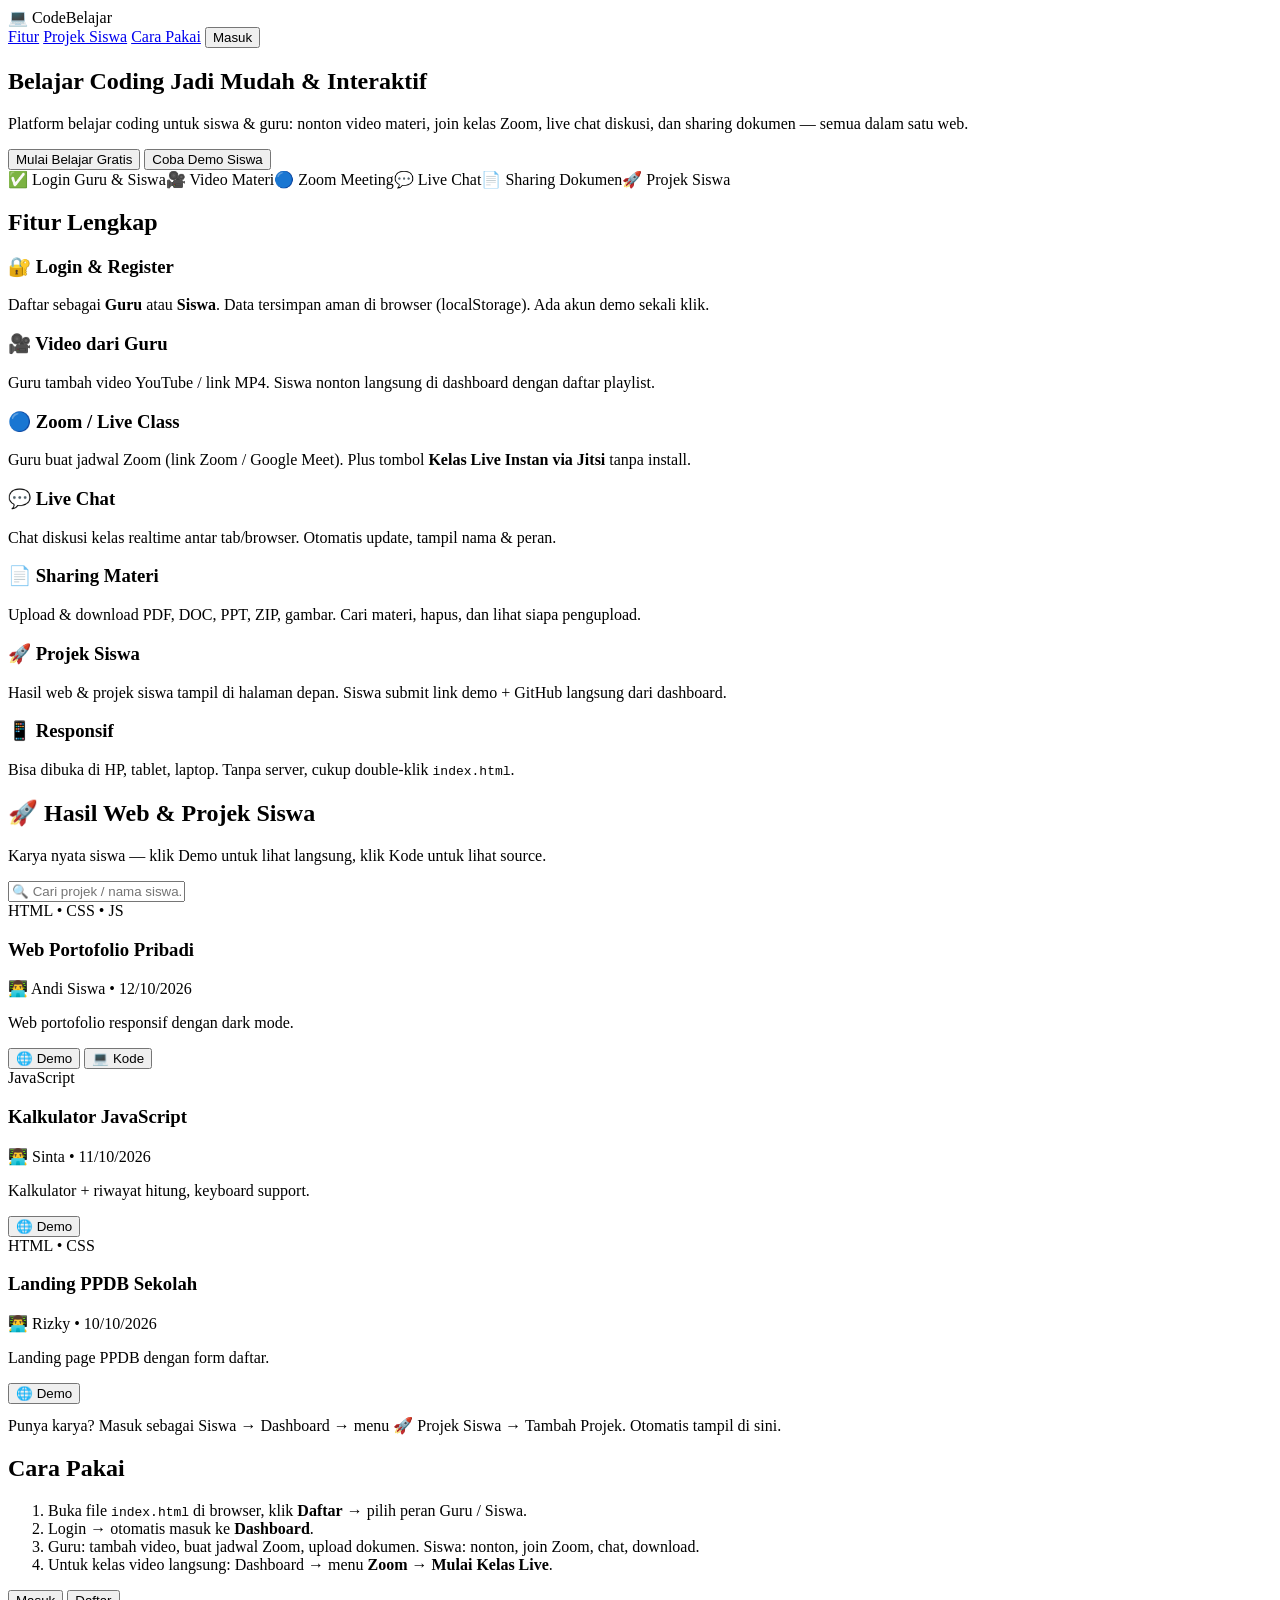
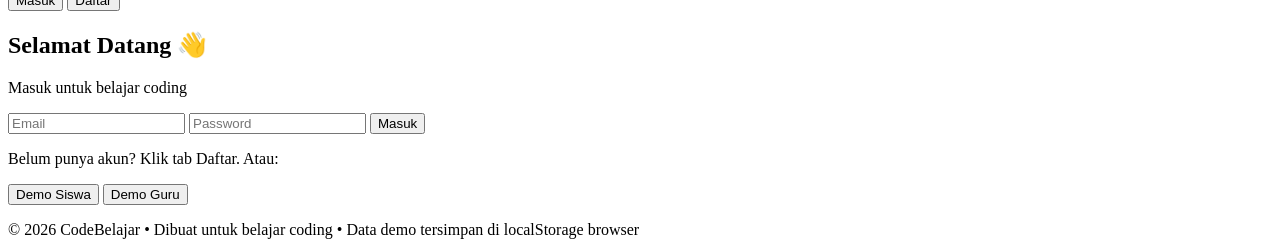
==== index.html @ 197158ca "update index.html" ====
<!DOCTYPE html>
<html lang="id">
<head>
<meta charset="UTF-8">
<meta name="viewport" content="width=device-width, initial-scale=1.0">
<title>CodeBelajar — Web Belajar Coding</title>
<link rel="stylesheet" href="css/style.css">
</head>
<body class="landing">
<header class="nav">
  <div class="logo">💻 Code<span>Belajar</span></div>
  <nav>
    <a href="#fitur">Fitur</a>
    <a href="#projek">Projek Siswa</a>
    <a href="#cara">Cara Pakai</a>
    <button class="btn small" onclick="document.getElementById('auth').scrollIntoView({behavior:'smooth'})">Masuk</button>
  </nav>
</header>

<section class="hero">
  <div class="hero-text">
    <h1>Belajar Coding Jadi Mudah & Interaktif</h1>
    <p>Platform belajar coding untuk siswa & guru: nonton video materi, join kelas Zoom, live chat diskusi, dan sharing dokumen — semua dalam satu web.</p>
    <div class="hero-btn">
      <button class="btn" onclick="document.getElementById('auth').scrollIntoView({behavior:'smooth'})">Mulai Belajar Gratis</button>
      <button class="btn outline" onclick="demoLogin()">Coba Demo Siswa</button>
    </div>
    <div class="badges">
      <span>✅ Login Guru & Siswa</span><span>🎥 Video Materi</span><span>🔵 Zoom Meeting</span><span>💬 Live Chat</span><span>📄 Sharing Dokumen</span><span>🚀 Projek Siswa</span>
    </div>
  </div>
</section>

<section id="fitur" class="features">
  <h2>Fitur Lengkap</h2>
  <div class="grid">
    <div class="card"><h3>🔐 Login & Register</h3><p>Daftar sebagai <b>Guru</b> atau <b>Siswa</b>. Data tersimpan aman di browser (localStorage). Ada akun demo sekali klik.</p></div>
    <div class="card"><h3>🎥 Video dari Guru</h3><p>Guru tambah video YouTube / link MP4. Siswa nonton langsung di dashboard dengan daftar playlist.</p></div>
    <div class="card"><h3>🔵 Zoom / Live Class</h3><p>Guru buat jadwal Zoom (link Zoom / Google Meet). Plus tombol <b>Kelas Live Instan via Jitsi</b> tanpa install.</p></div>
    <div class="card"><h3>💬 Live Chat</h3><p>Chat diskusi kelas realtime antar tab/browser. Otomatis update, tampil nama & peran.</p></div>
    <div class="card"><h3>📄 Sharing Materi</h3><p>Upload & download PDF, DOC, PPT, ZIP, gambar. Cari materi, hapus, dan lihat siapa pengupload.</p></div>
    <div class="card"><h3>🚀 Projek Siswa</h3><p>Hasil web & projek siswa tampil di halaman depan. Siswa submit link demo + GitHub langsung dari dashboard.</p></div>
    <div class="card"><h3>📱 Responsif</h3><p>Bisa dibuka di HP, tablet, laptop. Tanpa server, cukup double-klik <code>index.html</code>.</p></div>
  </div>
</section>

<section id="projek" class="showcase">
  <h2>🚀 Hasil Web & Projek Siswa</h2>
  <p class="muted-light">Karya nyata siswa — klik Demo untuk lihat langsung, klik Kode untuk lihat source.</p>
  <div class="toolbar-light"><input id="homeProjekSearch" placeholder="🔍 Cari projek / nama siswa..." oninput="renderHomeProjek()"></div>
  <div id="homeProjekList" class="pgrid"></div>
  <p class="muted-light small" style="margin-top:12px">Punya karya? Masuk sebagai Siswa → Dashboard → menu 🚀 Projek Siswa → Tambah Projek. Otomatis tampil di sini.</p>
</section>

<section id="cara" class="how">
  <h2>Cara Pakai</h2>
  <ol>
    <li>Buka file <code>index.html</code> di browser, klik <b>Daftar</b> → pilih peran Guru / Siswa.</li>
    <li>Login → otomatis masuk ke <b>Dashboard</b>.</li>
    <li>Guru: tambah video, buat jadwal Zoom, upload dokumen. Siswa: nonton, join Zoom, chat, download.</li>
    <li>Untuk kelas video langsung: Dashboard → menu <b>Zoom</b> → <b>Mulai Kelas Live</b>.</li>
  </ol>
</section>

<section id="auth" class="auth-wrap">
  <div class="auth-box">
    <div class="tabs">
      <button id="tabLogin" class="active" onclick="switchTab('login')">Masuk</button>
      <button id="tabReg" onclick="switchTab('reg')">Daftar</button>
    </div>
    <div id="formLogin">
      <h2>Selamat Datang 👋</h2>
      <p class="muted">Masuk untuk belajar coding</p>
      <input id="li_email" type="email" placeholder="Email">
      <input id="li_pass" type="password" placeholder="Password">
      <button class="btn full" onclick="login()">Masuk</button>
      <p class="muted small">Belum punya akun? Klik tab Daftar. Atau:</p>
      <div class="row2">
        <button class="btn outline small full" onclick="demoLogin()">Demo Siswa</button>
        <button class="btn outline small full" onclick="demoGuru()">Demo Guru</button>
      </div>
    </div>
    <div id="formReg" style="display:none">
      <h2>Buat Akun 🚀</h2>
      <p class="muted">Gratis, tanpa server</p>
      <input id="rg_name" type="text" placeholder="Nama lengkap">
      <input id="rg_email" type="email" placeholder="Email">
      <input id="rg_pass" type="password" placeholder="Password (min 4)">
      <select id="rg_role"><option value="siswa">Saya Siswa</option><option value="guru">Saya Guru</option></select>
      <button class="btn full" onclick="register()">Daftar Sekarang</button>
    </div>
    <p id="authMsg" class="msg"></p>
  </div>
</section>

<footer>© 2026 CodeBelajar • Dibuat untuk belajar coding • Data demo tersimpan di localStorage browser</footer>
<script src="js/auth.js"></script>
<script>
const LS_P='cb_projects';
function esc(s){return String(s??'').replace(/[&<>"']/g,c=>({'&':'&amp;','<':'&lt;','>':'&gt;','"':'&quot;',"'":'&#39;'}[c]))}
function getProjekLS(){try{return JSON.parse(localStorage.getItem(LS_P))||[]}catch{return[]}}
async function getProjek(){
  try{const r=await fetch('/api/projects',{cache:'no-store'});if(r.ok)return await r.json()}catch{}
  return getProjekLS();
}
function seedProjek(){
  if(!localStorage.getItem(LS_P)){
    localStorage.setItem(LS_P,JSON.stringify([
      {id:1,judul:'Web Portofolio Pribadi',siswa:'Andi Siswa',tech:'HTML • CSS • JS',desc:'Web portofolio responsif dengan dark mode.',demo:'https://example.com',kode:'https://github.com',date:'12/10/2026'},
      {id:2,judul:'Kalkulator JavaScript',siswa:'Sinta',tech:'JavaScript',desc:'Kalkulator + riwayat hitung, keyboard support.',demo:'https://example.com',kode:'',date:'11/10/2026'},
      {id:3,judul:'Landing PPDB Sekolah',siswa:'Rizky',tech:'HTML • CSS',desc:'Landing page PPDB dengan form daftar.',demo:'https://example.com',kode:'',date:'10/10/2026'}
    ]));
  }
}
async function renderHomeProjek(){
  seedProjek();
  const q=(document.getElementById('homeProjekSearch').value||'').toLowerCase();
  const list=(await getProjek()).filter(p=>((p.judul||'')+(p.siswa||'')+(p.tech||'')+(p.desc||'')).toLowerCase().includes(q));
  document.getElementById('homeProjekList').innerHTML=list.map(p=>`
    <div class="pcard"><div class="ptech">${esc(p.tech||'Web')}</div>
    <h3>${esc(p.judul)}</h3><p class="pauthor">👨‍💻 ${esc(p.siswa)} • ${esc(p.date||'')}</p>
    <p class="pdesc">${esc(p.desc||'')}</p>
    <div class="row"><a href="${esc(p.demo||'#')}" target="_blank"><button class="btn small">🌐 Demo</button></a>
    ${p.kode?`<a href="${esc(p.kode)}" target="_blank"><button class="btn outline small">💻 Kode</button></a>`:''}</div></div>`
  ).join('')||'<p class="muted-light">Belum ada projek. Jadilah yang pertama!</p>';
}
renderHomeProjek();
setInterval(renderHomeProjek, 5000); // auto-refresh: upload baru langsung muncul tanpa reload
window.addEventListener('storage', renderHomeProjek);
</script>
</body>
</html>
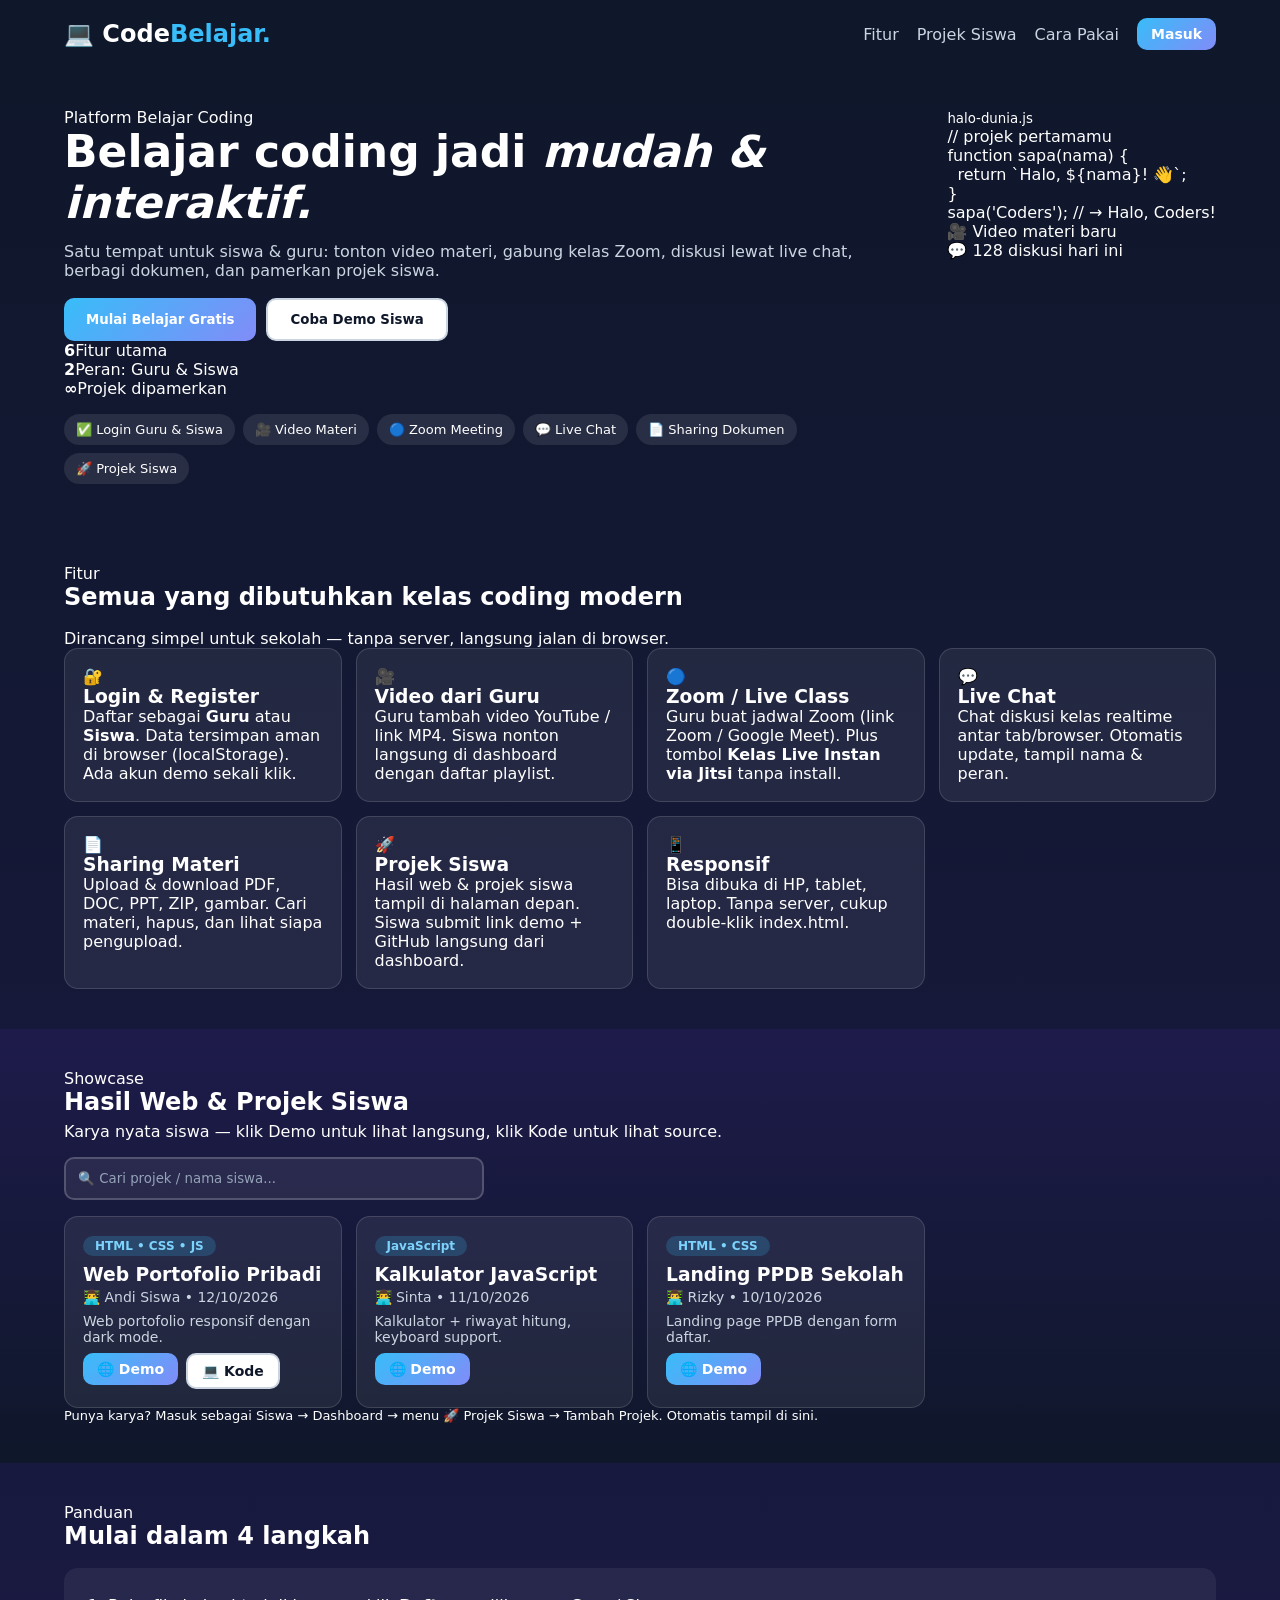
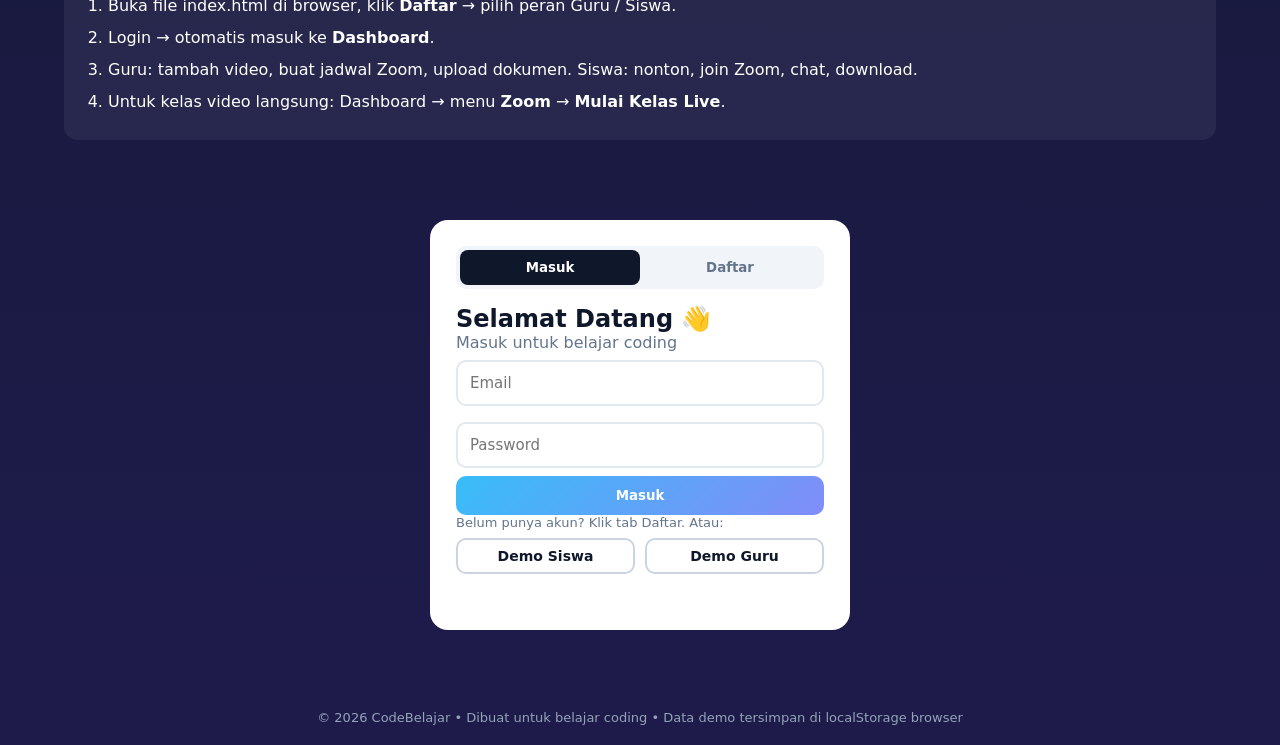
==== commit 3ddd62dc: "redesign modern elegan: index.html" ====
--- a/index.html
+++ b/index.html
@@ -4,11 +4,14 @@
 <meta charset="UTF-8">
 <meta name="viewport" content="width=device-width, initial-scale=1.0">
 <title>CodeBelajar — Web Belajar Coding</title>
+<link rel="preconnect" href="https://fonts.googleapis.com">
+<link rel="preconnect" href="https://fonts.gstatic.com" crossorigin>
+<link href="https://fonts.googleapis.com/css2?family=Fraunces:ital,opsz,wght@0,9..144,400..700;1,9..144,400..700&family=Inter:wght@400;500;600;700&display=swap" rel="stylesheet">
 <link rel="stylesheet" href="css/style.css">
 </head>
 <body class="landing">
 <header class="nav">
-  <div class="logo">💻 Code<span>Belajar</span></div>
+  <div class="logo">💻 Code<span>Belajar</span><span class="dot">.</span></div>
   <nav>
     <a href="#fitur">Fitur</a>
     <a href="#projek">Projek Siswa</a>
@@ -18,42 +21,72 @@
 </header>
 
 <section class="hero">
-  <div class="hero-text">
-    <h1>Belajar Coding Jadi Mudah & Interaktif</h1>
-    <p>Platform belajar coding untuk siswa & guru: nonton video materi, join kelas Zoom, live chat diskusi, dan sharing dokumen — semua dalam satu web.</p>
+  <div class="hero-text rv">
+    <span class="eyebrow">Platform Belajar Coding</span>
+    <h1>Belajar coding jadi <em>mudah & interaktif.</em></h1>
+    <p class="lead">Satu tempat untuk siswa & guru: tonton video materi, gabung kelas Zoom, diskusi lewat live chat, berbagi dokumen, dan pamerkan projek siswa.</p>
     <div class="hero-btn">
-      <button class="btn" onclick="document.getElementById('auth').scrollIntoView({behavior:'smooth'})">Mulai Belajar Gratis</button>
+      <button class="btn grad" onclick="document.getElementById('auth').scrollIntoView({behavior:'smooth'})">Mulai Belajar Gratis</button>
       <button class="btn outline" onclick="demoLogin()">Coba Demo Siswa</button>
+    </div>
+    <div class="stats">
+      <div><b>6</b><span>Fitur utama</span></div>
+      <div><b>2</b><span>Peran: Guru & Siswa</span></div>
+      <div><b>∞</b><span>Projek dipamerkan</span></div>
     </div>
     <div class="badges">
       <span>✅ Login Guru & Siswa</span><span>🎥 Video Materi</span><span>🔵 Zoom Meeting</span><span>💬 Live Chat</span><span>📄 Sharing Dokumen</span><span>🚀 Projek Siswa</span>
     </div>
   </div>
+  <div class="hero-visual rv d1">
+    <div class="codewin">
+      <div class="bar"><i></i><i></i><i></i><small>halo-dunia.js</small></div>
+      <pre><span class="tc">// projek pertamamu</span>
+<span class="tk">function</span> <span class="tf">sapa</span>(nama) {
+  <span class="tk">return</span> <span class="ts">`Halo, ${nama}! 👋`</span>;
+}
+sapa(<span class="ts">'Coders'</span>); <span class="tc">// → Halo, Coders!</span></pre>
+    </div>
+    <div class="float-chip chip-a">🎥 Video materi baru</div>
+    <div class="float-chip chip-b">💬 128 diskusi hari ini</div>
+  </div>
 </section>
 
-<section id="fitur" class="features">
-  <h2>Fitur Lengkap</h2>
+<section id="fitur" class="section features">
+  <div class="section-head rv">
+    <span class="eyebrow">Fitur</span>
+    <h2>Semua yang dibutuhkan kelas coding modern</h2>
+    <p>Dirancang simpel untuk sekolah — tanpa server, langsung jalan di browser.</p>
+  </div>
   <div class="grid">
-    <div class="card"><h3>🔐 Login & Register</h3><p>Daftar sebagai <b>Guru</b> atau <b>Siswa</b>. Data tersimpan aman di browser (localStorage). Ada akun demo sekali klik.</p></div>
-    <div class="card"><h3>🎥 Video dari Guru</h3><p>Guru tambah video YouTube / link MP4. Siswa nonton langsung di dashboard dengan daftar playlist.</p></div>
-    <div class="card"><h3>🔵 Zoom / Live Class</h3><p>Guru buat jadwal Zoom (link Zoom / Google Meet). Plus tombol <b>Kelas Live Instan via Jitsi</b> tanpa install.</p></div>
-    <div class="card"><h3>💬 Live Chat</h3><p>Chat diskusi kelas realtime antar tab/browser. Otomatis update, tampil nama & peran.</p></div>
-    <div class="card"><h3>📄 Sharing Materi</h3><p>Upload & download PDF, DOC, PPT, ZIP, gambar. Cari materi, hapus, dan lihat siapa pengupload.</p></div>
-    <div class="card"><h3>🚀 Projek Siswa</h3><p>Hasil web & projek siswa tampil di halaman depan. Siswa submit link demo + GitHub langsung dari dashboard.</p></div>
-    <div class="card"><h3>📱 Responsif</h3><p>Bisa dibuka di HP, tablet, laptop. Tanpa server, cukup double-klik <code>index.html</code>.</p></div>
+    <div class="card rv"><div class="ico">🔐</div><h3>Login & Register</h3><p>Daftar sebagai <b>Guru</b> atau <b>Siswa</b>. Data tersimpan aman di browser (localStorage). Ada akun demo sekali klik.</p></div>
+    <div class="card rv d1"><div class="ico">🎥</div><h3>Video dari Guru</h3><p>Guru tambah video YouTube / link MP4. Siswa nonton langsung di dashboard dengan daftar playlist.</p></div>
+    <div class="card rv d2"><div class="ico">🔵</div><h3>Zoom / Live Class</h3><p>Guru buat jadwal Zoom (link Zoom / Google Meet). Plus tombol <b>Kelas Live Instan via Jitsi</b> tanpa install.</p></div>
+    <div class="card rv"><div class="ico">💬</div><h3>Live Chat</h3><p>Chat diskusi kelas realtime antar tab/browser. Otomatis update, tampil nama & peran.</p></div>
+    <div class="card rv d1"><div class="ico">📄</div><h3>Sharing Materi</h3><p>Upload & download PDF, DOC, PPT, ZIP, gambar. Cari materi, hapus, dan lihat siapa pengupload.</p></div>
+    <div class="card rv d2"><div class="ico">🚀</div><h3>Projek Siswa</h3><p>Hasil web & projek siswa tampil di halaman depan. Siswa submit link demo + GitHub langsung dari dashboard.</p></div>
+    <div class="card rv d3"><div class="ico">📱</div><h3>Responsif</h3><p>Bisa dibuka di HP, tablet, laptop. Tanpa server, cukup double-klik <code>index.html</code>.</p></div>
   </div>
 </section>
 
 <section id="projek" class="showcase">
-  <h2>🚀 Hasil Web & Projek Siswa</h2>
-  <p class="muted-light">Karya nyata siswa — klik Demo untuk lihat langsung, klik Kode untuk lihat source.</p>
+  <div class="inner">
+  <div class="section-head rv">
+    <span class="eyebrow">Showcase</span>
+    <h2>Hasil Web & Projek Siswa</h2>
+    <p>Karya nyata siswa — klik Demo untuk lihat langsung, klik Kode untuk lihat source.</p>
+  </div>
   <div class="toolbar-light"><input id="homeProjekSearch" placeholder="🔍 Cari projek / nama siswa..." oninput="renderHomeProjek()"></div>
   <div id="homeProjekList" class="pgrid"></div>
-  <p class="muted-light small" style="margin-top:12px">Punya karya? Masuk sebagai Siswa → Dashboard → menu 🚀 Projek Siswa → Tambah Projek. Otomatis tampil di sini.</p>
+  <p class="note small">Punya karya? Masuk sebagai Siswa → Dashboard → menu 🚀 Projek Siswa → Tambah Projek. Otomatis tampil di sini.</p>
+  </div>
 </section>
 
-<section id="cara" class="how">
-  <h2>Cara Pakai</h2>
+<section id="cara" class="section how">
+  <div class="section-head rv">
+    <span class="eyebrow">Panduan</span>
+    <h2>Mulai dalam 4 langkah</h2>
+  </div>
   <ol>
     <li>Buka file <code>index.html</code> di browser, klik <b>Daftar</b> → pilih peran Guru / Siswa.</li>
     <li>Login → otomatis masuk ke <b>Dashboard</b>.</li>
@@ -93,7 +126,7 @@
   </div>
 </section>
 
-<footer>© 2026 CodeBelajar • Dibuat untuk belajar coding • Data demo tersimpan di localStorage browser</footer>
+<footer class="site">© 2026 CodeBelajar • Dibuat untuk belajar coding • Data demo tersimpan di localStorage browser</footer>
 <script src="js/auth.js"></script>
 <script>
 const LS_P='cb_projects';
@@ -122,7 +155,7 @@
     <p class="pdesc">${esc(p.desc||'')}</p>
     <div class="row"><a href="${esc(p.demo||'#')}" target="_blank"><button class="btn small">🌐 Demo</button></a>
     ${p.kode?`<a href="${esc(p.kode)}" target="_blank"><button class="btn outline small">💻 Kode</button></a>`:''}</div></div>`
-  ).join('')||'<p class="muted-light">Belum ada projek. Jadilah yang pertama!</p>';
+  ).join('')||'<p class="note">Belum ada projek. Jadilah yang pertama!</p>';
 }
 renderHomeProjek();
 setInterval(renderHomeProjek, 5000); // auto-refresh: upload baru langsung muncul tanpa reload
--- a/css/style.css
+++ b/css/style.css
@@ -0,0 +1,81 @@
+*{box-sizing:border-box;margin:0;padding:0;font-family:'Segoe UI',system-ui,Arial,sans-serif}
+:root{--bg:#0f172a;--card:#1e293b;--acc:#38bdf8;--acc2:#818cf8;--txt:#f1f5f9;--mut:#94a3b8}
+body{background:#f1f5f9;color:#0f172a}
+.btn{background:linear-gradient(135deg,var(--acc),var(--acc2));border:0;color:#fff;padding:12px 22px;border-radius:10px;font-weight:700;cursor:pointer}
+.btn:hover{filter:brightness(1.1)}.btn.small{padding:8px 14px;font-size:14px}.btn.full{width:100%}.btn.outline{background:#fff;color:#0f172a;border:2px solid #cbd5e1}
+.muted{color:#64748b}.small{font-size:13px}
+/* landing */
+.landing{background:linear-gradient(180deg,#0f172a,#1e1b4b)}
+.nav{display:flex;justify-content:space-between;align-items:center;padding:18px 5%;color:#fff}
+.logo{font-size:24px;font-weight:800}.logo span{color:var(--acc)}
+.nav nav{display:flex;gap:18px;align-items:center}.nav a{color:#cbd5e1;text-decoration:none}
+.hero{display:flex;gap:30px;padding:40px 5%;color:#fff;flex-wrap:wrap}
+.hero-text{flex:1;min-width:280px}.hero-text h1{font-size:44px;line-height:1.15;margin-bottom:14px}
+.hero-text p{color:#cbd5e1;margin-bottom:18px}.hero-btn{display:flex;gap:10px;flex-wrap:wrap}
+.badges{display:flex;gap:8px;flex-wrap:wrap;margin-top:16px}.badges span{background:#ffffff18;padding:8px 12px;border-radius:20px;font-size:13px}
+.hero-card{background:#fff;color:#0f172a;border-radius:16px;padding:18px;flex:1;min-width:280px;max-width:420px}
+.mock-bar{display:flex;gap:6px;margin-bottom:10px}.mock-bar i{width:12px;height:12px;border-radius:50%;background:#e2e8f0;display:block}
+.mock-video{background:linear-gradient(135deg,#0ea5e9,#6366f1);height:170px;border-radius:12px;display:flex;align-items:center;justify-content:center;font-size:44px;color:#fff}
+.mock-chat p{background:#f1f5f9;border-radius:8px;padding:8px;margin-top:8px;font-size:14px}
+.features,.how{padding:40px 5%;color:#fff}.features h2,.how h2{margin-bottom:18px}
+.grid{display:grid;grid-template-columns:repeat(auto-fit,minmax(240px,1fr));gap:14px}
+.card{background:#ffffff12;border:1px solid #ffffff22;border-radius:14px;padding:18px}
+.how ol{background:#ffffff10;border-radius:14px;padding:22px 22px 22px 44px;line-height:2}
+.auth-wrap{display:flex;justify-content:center;padding:40px 5% 60px}
+.auth-box{background:#fff;border-radius:18px;padding:26px;width:100%;max-width:420px}
+.tabs{display:flex;background:#f1f5f9;border-radius:10px;padding:4px;margin-bottom:16px}
+.tabs button{flex:1;border:0;padding:10px;border-radius:8px;cursor:pointer;font-weight:700;color:#64748b;background:transparent}
+.tabs button.active{background:#0f172a;color:#fff}
+.auth-box input,.auth-box select,.modal-box input,.modal-box select,.modal-box textarea,.toolbar input,.chat-input input,.row input{width:100%;padding:12px;border:2px solid #e2e8f0;border-radius:10px;margin:8px 0;font-size:15px}
+.auth-box textarea,.modal-box textarea{min-height:70px;resize:vertical}
+.row{display:flex;gap:10px}.row2{display:flex;gap:10px;margin-top:8px}
+.msg{min-height:20px;margin-top:10px;font-size:14px;color:#dc2626}
+footer{text-align:center;color:#94a3b8;padding:20px;font-size:13px}
+/* dashboard */
+.dash{display:flex;min-height:100vh;background:#f1f5f9}
+.sidebar{width:250px;background:#0f172a;color:#fff;padding:18px;display:flex;flex-direction:column;gap:8px;position:sticky;top:0;height:100vh}
+.userbox{display:flex;gap:10px;align-items:center;background:#ffffff12;padding:10px;border-radius:12px;margin:12px 0}
+.avatar{width:42px;height:42px;border-radius:50%;background:linear-gradient(135deg,#38bdf8,#818cf8);display:flex;align-items:center;justify-content:center;font-weight:800;font-size:20px}
+.role{background:#38bdf822;color:#38bdf8;padding:2px 10px;border-radius:12px;font-size:12px;text-transform:uppercase}
+.menu{background:transparent;border:0;color:#cbd5e1;text-align:left;padding:12px;border-radius:10px;cursor:pointer;font-size:15px;font-weight:600}
+.menu.active,.menu:hover{background:#ffffff18;color:#fff}
+.badge{background:#ef4444;color:#fff;border-radius:50%;padding:0 7px;font-size:12px}
+.side-foot{margin-top:auto}
+.main{flex:1;padding:20px;max-width:1100px}
+.topbar{display:flex;justify-content:space-between;align-items:center;margin-bottom:16px}
+.toolbar{display:flex;gap:10px;margin-bottom:14px}.toolbar input{flex:1;margin:0;background:#fff}
+.panel{background:#fff;border-radius:14px;padding:18px;margin-bottom:14px;box-shadow:0 2px 8px #0001}
+.vgrid{display:grid;grid-template-columns:repeat(auto-fill,minmax(250px,1fr));gap:14px}
+.vcard{background:#fff;border-radius:14px;overflow:hidden;box-shadow:0 2px 8px #0001}
+.vcard img{width:100%;height:140px;object-fit:cover;background:#0f172a}
+.vbody{padding:12px}.vbody h4{margin-bottom:4px}.tag{display:inline-block;background:#e0f2fe;color:#0369a1;font-size:12px;padding:2px 10px;border-radius:12px;margin:6px 0}
+.vbody .row{margin-top:8px}
+.watch{background:#fff;border-radius:14px;padding:18px;margin-top:16px}
+.videowrap{position:relative;padding-top:56.25%;margin-top:10px}.videowrap iframe{position:absolute;top:0;left:0;width:100%;height:100%;border-radius:12px;background:#000}
+.zgrid{display:grid;grid-template-columns:repeat(auto-fill,minmax(280px,1fr));gap:14px}
+.zcard{background:#fff;border-radius:14px;padding:16px;box-shadow:0 2px 8px #0001;border-left:6px solid #38bdf8}
+.chatbox{background:#fff;border-radius:14px;overflow:hidden;box-shadow:0 2px 8px #0001;display:flex;flex-direction:column;height:70vh}
+.chat-head{display:flex;justify-content:space-between;align-items:center;gap:10px;padding:14px;border-bottom:1px solid #e2e8f0;flex-wrap:wrap}
+.chat-list{flex:1;overflow-y:auto;padding:14px;display:flex;flex-direction:column;gap:10px;background:#f8fafc}
+.bubble{max-width:75%;padding:10px 14px;border-radius:14px;background:#fff;box-shadow:0 1px 3px #0001}
+.bubble.me{align-self:flex-end;background:linear-gradient(135deg,#38bdf8,#818cf8);color:#fff}
+.bubble small{display:block;opacity:.7;font-size:11px;margin-bottom:2px}
+.chat-input{display:flex;gap:10px;padding:12px;border-top:1px solid #e2e8f0}.chat-input input{margin:0}
+.mgrid{display:grid;grid-template-columns:repeat(auto-fill,minmax(260px,1fr));gap:14px}
+.mcard{background:#fff;border-radius:14px;padding:16px;box-shadow:0 2px 8px #0001}
+/* showcase projek */
+.showcase{padding:40px 5%;color:#fff;background:linear-gradient(180deg,#1e1b4b,#0f172a)}
+.showcase h2{margin-bottom:6px}.muted-light{color:#cbd5e1}.toolbar-light{margin:16px 0}
+.toolbar-light input{width:100%;max-width:420px;padding:12px;border-radius:10px;border:2px solid #ffffff33;background:#ffffff12;color:#fff}
+.toolbar-light input::placeholder{color:#94a3b8}
+.pgrid{display:grid;grid-template-columns:repeat(auto-fill,minmax(270px,1fr));gap:14px}
+.pcard{background:#ffffff12;border:1px solid #ffffff22;border-radius:14px;padding:18px;color:#fff}
+.pcard.light{background:#fff;color:#0f172a;border:0;box-shadow:0 2px 8px #0001}
+.ptech{display:inline-block;background:#38bdf833;color:#7dd3fc;font-size:12px;font-weight:700;padding:3px 12px;border-radius:12px;margin-bottom:8px}
+.pcard.light .ptech{background:#e0f2fe;color:#0369a1}
+.pcard h3{margin-bottom:4px}.pauthor,.pdesc{font-size:14px;color:#cbd5e1;margin:4px 0 8px}
+.pcard.light .pauthor{color:#64748b}.pcard.light .pdesc{color:#334155}
+.pcard .row{display:flex;gap:8px;margin-top:8px;flex-wrap:wrap}.pcard .row a{text-decoration:none}
+.modal{display:none;position:fixed;inset:0;background:#0008;align-items:center;justify-content:center;padding:16px;z-index:50}
+.modal.open{display:flex}.modal-box{background:#fff;border-radius:16px;padding:22px;width:100%;max-width:460px}
+@media(max-width:800px){.dash{flex-direction:column}.sidebar{width:100%;height:auto;position:static}.hero-text h1{font-size:32px}}
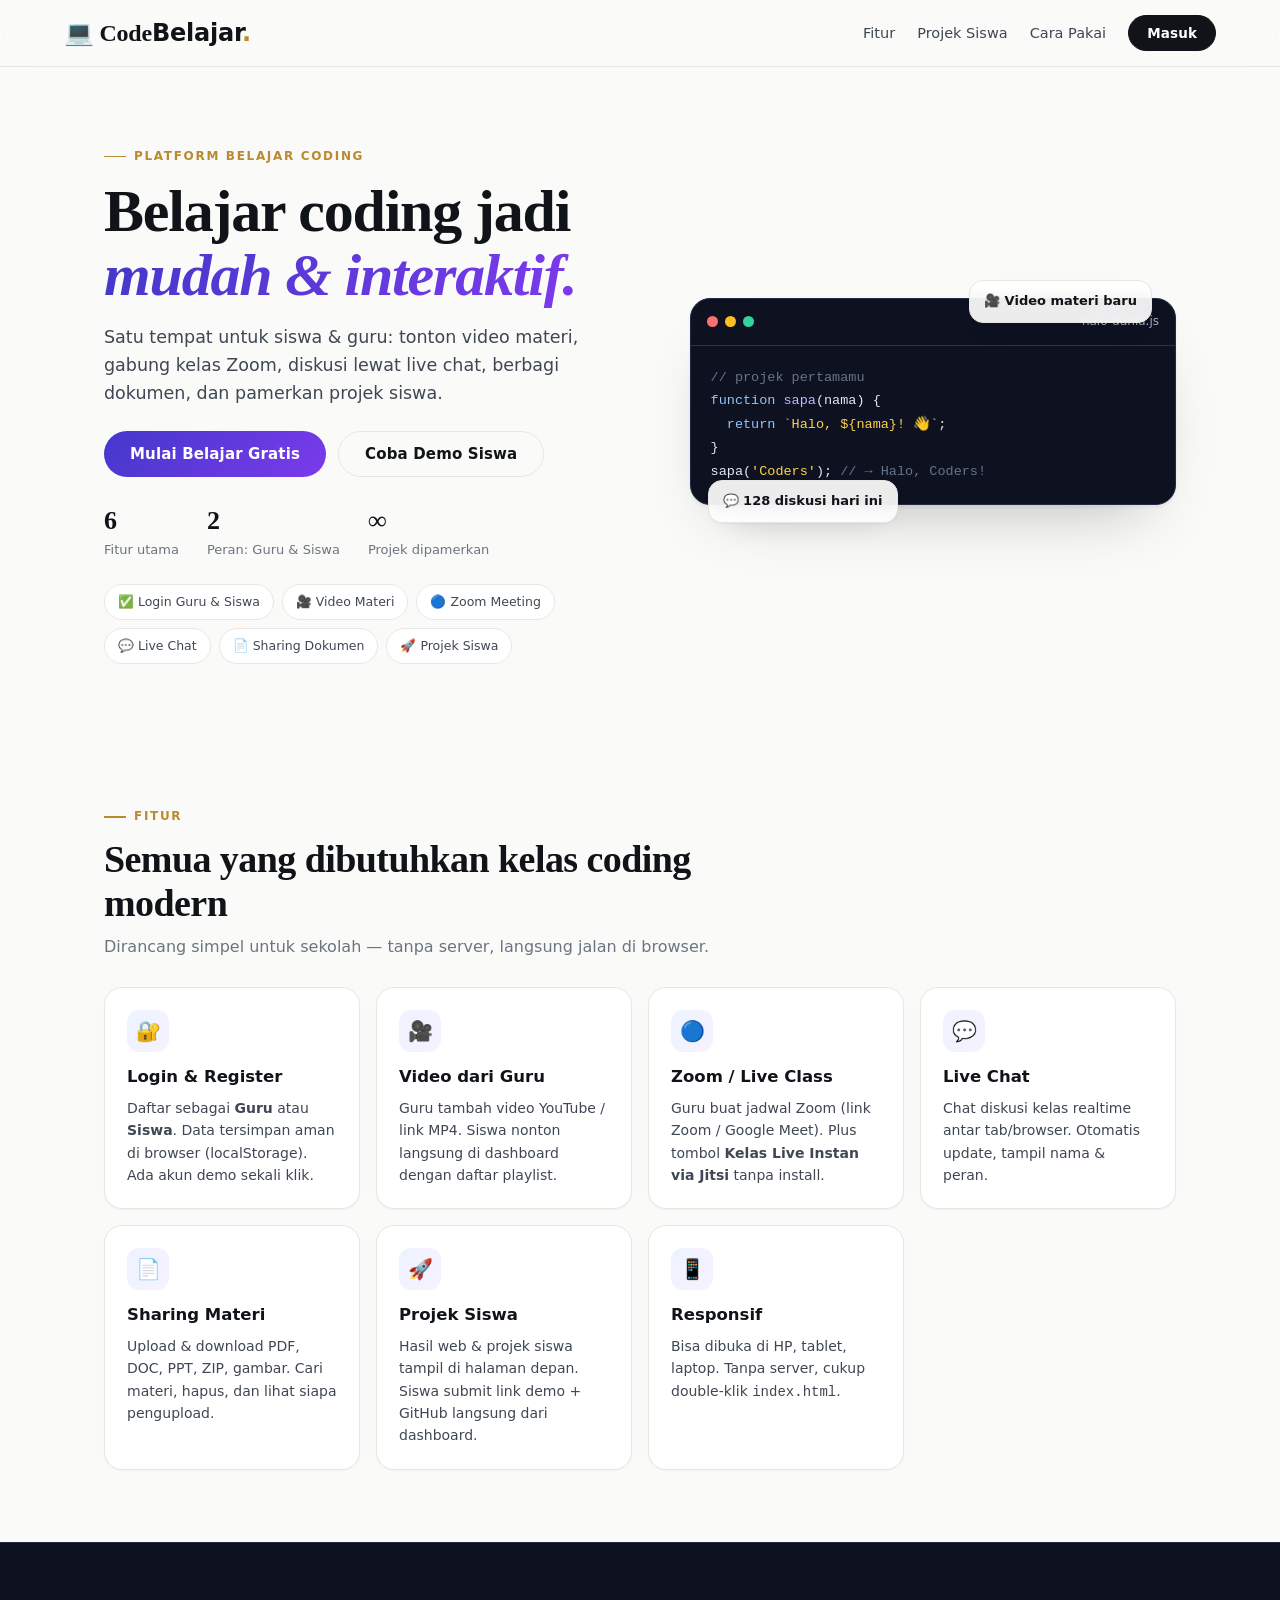
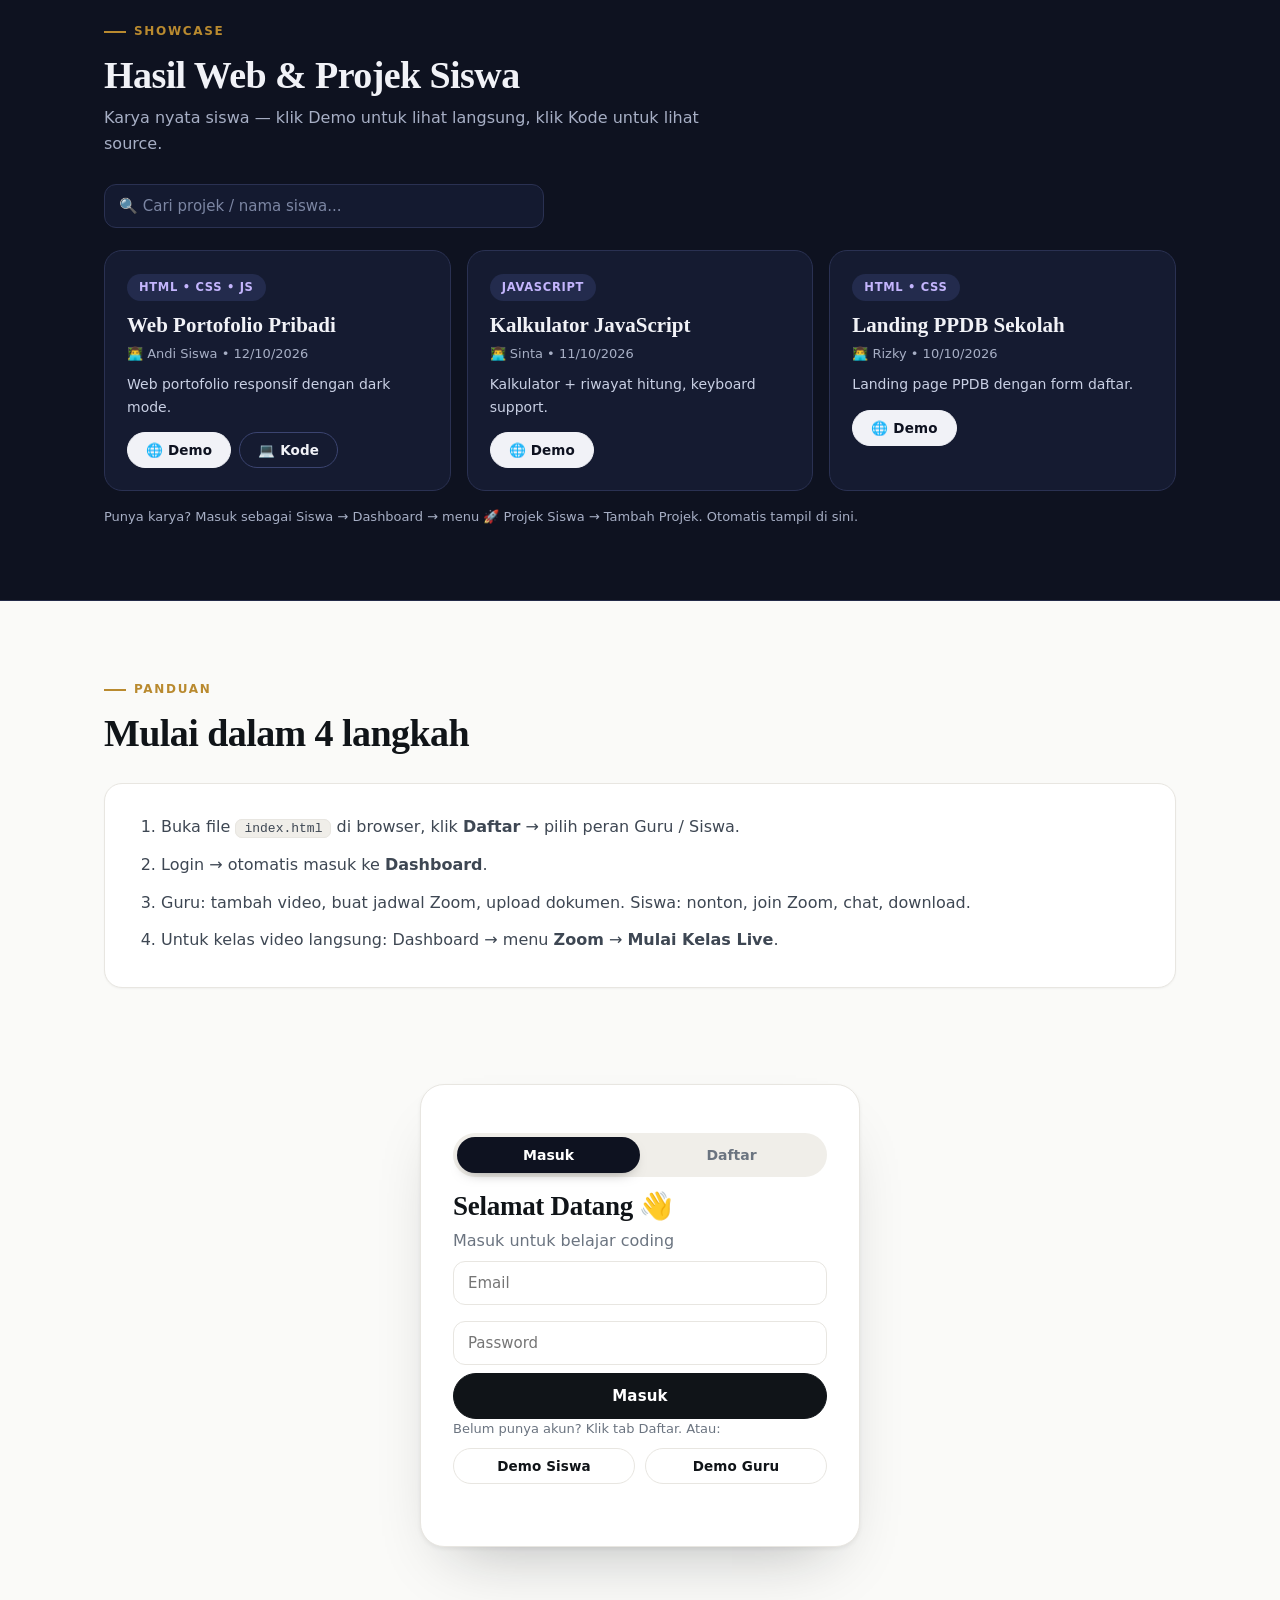
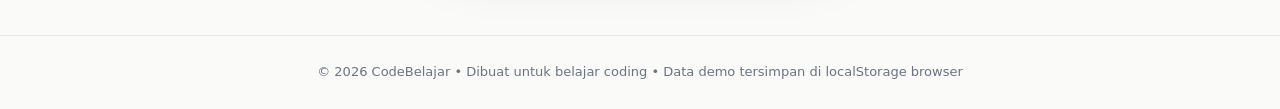
==== commit 28c51573: "fix vercel static routing: index.html" ====
--- a/index.html
+++ b/index.html
@@ -7,7 +7,7 @@
 <link rel="preconnect" href="https://fonts.googleapis.com">
 <link rel="preconnect" href="https://fonts.gstatic.com" crossorigin>
 <link href="https://fonts.googleapis.com/css2?family=Fraunces:ital,opsz,wght@0,9..144,400..700;1,9..144,400..700&family=Inter:wght@400;500;600;700&display=swap" rel="stylesheet">
-<link rel="stylesheet" href="css/style.css">
+<link rel="stylesheet" href="css/style.css?v=2">
 </head>
 <body class="landing">
 <header class="nav">
--- a/css/style.css
+++ b/css/style.css
@@ -1,81 +1,193 @@
-*{box-sizing:border-box;margin:0;padding:0;font-family:'Segoe UI',system-ui,Arial,sans-serif}
-:root{--bg:#0f172a;--card:#1e293b;--acc:#38bdf8;--acc2:#818cf8;--txt:#f1f5f9;--mut:#94a3b8}
-body{background:#f1f5f9;color:#0f172a}
-.btn{background:linear-gradient(135deg,var(--acc),var(--acc2));border:0;color:#fff;padding:12px 22px;border-radius:10px;font-weight:700;cursor:pointer}
-.btn:hover{filter:brightness(1.1)}.btn.small{padding:8px 14px;font-size:14px}.btn.full{width:100%}.btn.outline{background:#fff;color:#0f172a;border:2px solid #cbd5e1}
-.muted{color:#64748b}.small{font-size:13px}
-/* landing */
-.landing{background:linear-gradient(180deg,#0f172a,#1e1b4b)}
-.nav{display:flex;justify-content:space-between;align-items:center;padding:18px 5%;color:#fff}
-.logo{font-size:24px;font-weight:800}.logo span{color:var(--acc)}
-.nav nav{display:flex;gap:18px;align-items:center}.nav a{color:#cbd5e1;text-decoration:none}
-.hero{display:flex;gap:30px;padding:40px 5%;color:#fff;flex-wrap:wrap}
-.hero-text{flex:1;min-width:280px}.hero-text h1{font-size:44px;line-height:1.15;margin-bottom:14px}
-.hero-text p{color:#cbd5e1;margin-bottom:18px}.hero-btn{display:flex;gap:10px;flex-wrap:wrap}
-.badges{display:flex;gap:8px;flex-wrap:wrap;margin-top:16px}.badges span{background:#ffffff18;padding:8px 12px;border-radius:20px;font-size:13px}
-.hero-card{background:#fff;color:#0f172a;border-radius:16px;padding:18px;flex:1;min-width:280px;max-width:420px}
-.mock-bar{display:flex;gap:6px;margin-bottom:10px}.mock-bar i{width:12px;height:12px;border-radius:50%;background:#e2e8f0;display:block}
-.mock-video{background:linear-gradient(135deg,#0ea5e9,#6366f1);height:170px;border-radius:12px;display:flex;align-items:center;justify-content:center;font-size:44px;color:#fff}
-.mock-chat p{background:#f1f5f9;border-radius:8px;padding:8px;margin-top:8px;font-size:14px}
-.features,.how{padding:40px 5%;color:#fff}.features h2,.how h2{margin-bottom:18px}
-.grid{display:grid;grid-template-columns:repeat(auto-fit,minmax(240px,1fr));gap:14px}
-.card{background:#ffffff12;border:1px solid #ffffff22;border-radius:14px;padding:18px}
-.how ol{background:#ffffff10;border-radius:14px;padding:22px 22px 22px 44px;line-height:2}
-.auth-wrap{display:flex;justify-content:center;padding:40px 5% 60px}
-.auth-box{background:#fff;border-radius:18px;padding:26px;width:100%;max-width:420px}
-.tabs{display:flex;background:#f1f5f9;border-radius:10px;padding:4px;margin-bottom:16px}
-.tabs button{flex:1;border:0;padding:10px;border-radius:8px;cursor:pointer;font-weight:700;color:#64748b;background:transparent}
-.tabs button.active{background:#0f172a;color:#fff}
-.auth-box input,.auth-box select,.modal-box input,.modal-box select,.modal-box textarea,.toolbar input,.chat-input input,.row input{width:100%;padding:12px;border:2px solid #e2e8f0;border-radius:10px;margin:8px 0;font-size:15px}
-.auth-box textarea,.modal-box textarea{min-height:70px;resize:vertical}
+/* ===== CodeBelajar — Modern Elegant UI ===== */
+*{box-sizing:border-box;margin:0;padding:0}
+:root{
+  --paper:#FAFAF8; --card:#FFFFFF; --ink:#101418; --ink-2:#3E4753; --mut:#6B7480;
+  --line:#E8E6E1; --line-soft:#F0EEE9;
+  --brand:#4338CA; --brand-2:#7C3AED; --gold:#B98A2F; --gold-soft:#F5EBD3;
+  --dark:#0E1220; --dark-2:#171D33; --dark-line:#2A3152; --dark-mut:#A7AFc5;
+  --ok:#15803D; --danger:#DC2626;
+  --r:18px; --r-sm:12px;
+  --sh:0 1px 2px rgba(16,20,24,.05),0 12px 32px -16px rgba(16,20,24,.18);
+  --sh-lg:0 2px 4px rgba(16,20,24,.06),0 32px 64px -32px rgba(16,20,24,.30);
+  --font-ui:'Inter','Segoe UI',system-ui,-apple-system,Arial,sans-serif;
+  --font-display:'Fraunces',Georgia,'Times New Roman',serif;
+}
+html{scroll-behavior:smooth}
+body{font-family:var(--font-ui);background:var(--paper);color:var(--ink);-webkit-font-smoothing:antialiased;line-height:1.6}
+::selection{background:#DDD6FE;color:#2E1065}
+a{color:var(--brand)}
+button{font-family:inherit}
+:focus-visible{outline:3px solid #C4B5FD;outline-offset:2px;border-radius:8px}
+
+/* ---------- Buttons & inputs ---------- */
+.btn{background:var(--ink);border:1px solid var(--ink);color:#fff;padding:13px 26px;border-radius:999px;font-weight:600;font-size:15px;cursor:pointer;letter-spacing:.01em;transition:transform .18s ease,box-shadow .18s ease,background .18s ease}
+.btn:hover{transform:translateY(-1px);box-shadow:0 12px 24px -12px rgba(16,20,24,.5)}
+.btn:active{transform:translateY(0)}
+.btn.small{padding:9px 18px;font-size:13.5px}
+.btn.full{width:100%}
+.btn.outline{background:transparent;color:var(--ink);border:1px solid var(--line)}
+.btn.outline:hover{border-color:var(--ink);box-shadow:none}
+.btn.grad{background:linear-gradient(135deg,var(--brand),var(--brand-2));border:0}
+.btn.gold{background:var(--gold);border-color:var(--gold)}
+.muted{color:var(--mut)}.small{font-size:13px}
+input,select,textarea{font-family:inherit}
+.toolbar input,.chat-input input,.row input,.auth-box input,.auth-box select,.modal-box input,.modal-box select,.modal-box textarea,.toolbar-light input{width:100%;padding:12px 14px;border:1px solid var(--line);border-radius:var(--r-sm);margin:8px 0;font-size:15px;background:#fff;color:var(--ink);transition:border-color .15s,box-shadow .15s}
+input:focus,select:focus,textarea:focus{border-color:var(--brand);box-shadow:0 0 0 4px #DDD6FE66;outline:none}
+textarea{min-height:76px;resize:vertical}
 .row{display:flex;gap:10px}.row2{display:flex;gap:10px;margin-top:8px}
-.msg{min-height:20px;margin-top:10px;font-size:14px;color:#dc2626}
-footer{text-align:center;color:#94a3b8;padding:20px;font-size:13px}
-/* dashboard */
-.dash{display:flex;min-height:100vh;background:#f1f5f9}
-.sidebar{width:250px;background:#0f172a;color:#fff;padding:18px;display:flex;flex-direction:column;gap:8px;position:sticky;top:0;height:100vh}
-.userbox{display:flex;gap:10px;align-items:center;background:#ffffff12;padding:10px;border-radius:12px;margin:12px 0}
-.avatar{width:42px;height:42px;border-radius:50%;background:linear-gradient(135deg,#38bdf8,#818cf8);display:flex;align-items:center;justify-content:center;font-weight:800;font-size:20px}
-.role{background:#38bdf822;color:#38bdf8;padding:2px 10px;border-radius:12px;font-size:12px;text-transform:uppercase}
-.menu{background:transparent;border:0;color:#cbd5e1;text-align:left;padding:12px;border-radius:10px;cursor:pointer;font-size:15px;font-weight:600}
-.menu.active,.menu:hover{background:#ffffff18;color:#fff}
-.badge{background:#ef4444;color:#fff;border-radius:50%;padding:0 7px;font-size:12px}
-.side-foot{margin-top:auto}
-.main{flex:1;padding:20px;max-width:1100px}
-.topbar{display:flex;justify-content:space-between;align-items:center;margin-bottom:16px}
-.toolbar{display:flex;gap:10px;margin-bottom:14px}.toolbar input{flex:1;margin:0;background:#fff}
-.panel{background:#fff;border-radius:14px;padding:18px;margin-bottom:14px;box-shadow:0 2px 8px #0001}
-.vgrid{display:grid;grid-template-columns:repeat(auto-fill,minmax(250px,1fr));gap:14px}
-.vcard{background:#fff;border-radius:14px;overflow:hidden;box-shadow:0 2px 8px #0001}
-.vcard img{width:100%;height:140px;object-fit:cover;background:#0f172a}
-.vbody{padding:12px}.vbody h4{margin-bottom:4px}.tag{display:inline-block;background:#e0f2fe;color:#0369a1;font-size:12px;padding:2px 10px;border-radius:12px;margin:6px 0}
-.vbody .row{margin-top:8px}
-.watch{background:#fff;border-radius:14px;padding:18px;margin-top:16px}
-.videowrap{position:relative;padding-top:56.25%;margin-top:10px}.videowrap iframe{position:absolute;top:0;left:0;width:100%;height:100%;border-radius:12px;background:#000}
-.zgrid{display:grid;grid-template-columns:repeat(auto-fill,minmax(280px,1fr));gap:14px}
-.zcard{background:#fff;border-radius:14px;padding:16px;box-shadow:0 2px 8px #0001;border-left:6px solid #38bdf8}
-.chatbox{background:#fff;border-radius:14px;overflow:hidden;box-shadow:0 2px 8px #0001;display:flex;flex-direction:column;height:70vh}
-.chat-head{display:flex;justify-content:space-between;align-items:center;gap:10px;padding:14px;border-bottom:1px solid #e2e8f0;flex-wrap:wrap}
-.chat-list{flex:1;overflow-y:auto;padding:14px;display:flex;flex-direction:column;gap:10px;background:#f8fafc}
-.bubble{max-width:75%;padding:10px 14px;border-radius:14px;background:#fff;box-shadow:0 1px 3px #0001}
-.bubble.me{align-self:flex-end;background:linear-gradient(135deg,#38bdf8,#818cf8);color:#fff}
-.bubble small{display:block;opacity:.7;font-size:11px;margin-bottom:2px}
-.chat-input{display:flex;gap:10px;padding:12px;border-top:1px solid #e2e8f0}.chat-input input{margin:0}
-.mgrid{display:grid;grid-template-columns:repeat(auto-fill,minmax(260px,1fr));gap:14px}
-.mcard{background:#fff;border-radius:14px;padding:16px;box-shadow:0 2px 8px #0001}
-/* showcase projek */
-.showcase{padding:40px 5%;color:#fff;background:linear-gradient(180deg,#1e1b4b,#0f172a)}
-.showcase h2{margin-bottom:6px}.muted-light{color:#cbd5e1}.toolbar-light{margin:16px 0}
-.toolbar-light input{width:100%;max-width:420px;padding:12px;border-radius:10px;border:2px solid #ffffff33;background:#ffffff12;color:#fff}
-.toolbar-light input::placeholder{color:#94a3b8}
-.pgrid{display:grid;grid-template-columns:repeat(auto-fill,minmax(270px,1fr));gap:14px}
-.pcard{background:#ffffff12;border:1px solid #ffffff22;border-radius:14px;padding:18px;color:#fff}
-.pcard.light{background:#fff;color:#0f172a;border:0;box-shadow:0 2px 8px #0001}
-.ptech{display:inline-block;background:#38bdf833;color:#7dd3fc;font-size:12px;font-weight:700;padding:3px 12px;border-radius:12px;margin-bottom:8px}
-.pcard.light .ptech{background:#e0f2fe;color:#0369a1}
-.pcard h3{margin-bottom:4px}.pauthor,.pdesc{font-size:14px;color:#cbd5e1;margin:4px 0 8px}
-.pcard.light .pauthor{color:#64748b}.pcard.light .pdesc{color:#334155}
-.pcard .row{display:flex;gap:8px;margin-top:8px;flex-wrap:wrap}.pcard .row a{text-decoration:none}
-.modal{display:none;position:fixed;inset:0;background:#0008;align-items:center;justify-content:center;padding:16px;z-index:50}
-.modal.open{display:flex}.modal-box{background:#fff;border-radius:16px;padding:22px;width:100%;max-width:460px}
-@media(max-width:800px){.dash{flex-direction:column}.sidebar{width:100%;height:auto;position:static}.hero-text h1{font-size:32px}}
+.msg{min-height:20px;margin-top:10px;font-size:14px;color:var(--danger)}
+
+/* ---------- Landing ---------- */
+.landing{background:var(--paper)}
+.nav{position:sticky;top:0;z-index:20;display:flex;justify-content:space-between;align-items:center;padding:14px 5%;background:rgba(250,250,248,.82);backdrop-filter:blur(14px);-webkit-backdrop-filter:blur(14px);border-bottom:1px solid var(--line)}
+.logo{font-family:var(--font-display);font-size:24px;font-weight:600;letter-spacing:-.01em}
+.logo .dot{color:var(--gold)}
+.logo span{font-family:var(--font-ui);font-weight:700}
+.nav nav{display:flex;gap:22px;align-items:center}
+.nav a{color:var(--ink-2);text-decoration:none;font-size:14.5px;font-weight:500}
+.nav a:hover{color:var(--ink)}
+.eyebrow{display:inline-flex;align-items:center;gap:8px;font-size:12px;font-weight:700;letter-spacing:.14em;text-transform:uppercase;color:var(--gold)}
+.eyebrow::before{content:"";width:22px;height:1.5px;background:var(--gold);display:inline-block}
+.hero{display:grid;grid-template-columns:1.05fr .95fr;gap:48px;align-items:center;padding:72px 5% 64px;max-width:1200px;margin:0 auto}
+.hero-text h1{font-family:var(--font-display);font-size:clamp(36px,5vw,60px);line-height:1.06;letter-spacing:-.02em;font-weight:560;margin:14px 0 16px}
+.hero-text h1 em{font-style:italic;background:linear-gradient(120deg,var(--brand),var(--brand-2));-webkit-background-clip:text;background-clip:text;color:transparent}
+.hero-text p.lead{color:var(--ink-2);font-size:17.5px;max-width:52ch;margin-bottom:24px}
+.hero-btn{display:flex;gap:12px;flex-wrap:wrap}
+.stats{display:flex;gap:28px;margin-top:30px;flex-wrap:wrap}
+.stats div b{font-family:var(--font-display);font-size:26px;display:block;line-height:1.1}
+.stats div span{font-size:13px;color:var(--mut)}
+.badges{display:flex;gap:8px;flex-wrap:wrap;margin-top:22px}
+.badges span{border:1px solid var(--line);background:#fff;padding:7px 13px;border-radius:999px;font-size:12.5px;color:var(--ink-2)}
+/* hero visual : elegant code window */
+.hero-visual{position:relative}
+.codewin{background:var(--dark);border-radius:20px;box-shadow:var(--sh-lg);overflow:hidden;border:1px solid #232a48}
+.codewin .bar{display:flex;gap:7px;padding:13px 16px;border-bottom:1px solid var(--dark-line);align-items:center}
+.codewin .bar i{width:11px;height:11px;border-radius:50%;display:block}
+.codewin .bar i:nth-child(1){background:#F87171}.codewin .bar i:nth-child(2){background:#FBBF24}.codewin .bar i:nth-child(3){background:#34D399}
+.codewin .bar small{margin-left:auto;color:var(--dark-mut);font-size:12px}
+.codewin pre{padding:20px;font-family:ui-monospace,'SF Mono',Consolas,monospace;font-size:13.5px;line-height:1.75;color:#E2E8F0;overflow-x:auto}
+.tk{color:#93C5FD}.ts{color:#FCD34D}.tf{color:#C4B5FD}.tc{color:#64748B}.tn{color:#86EFAC}
+.float-chip{position:absolute;background:rgba(255,255,255,.92);backdrop-filter:blur(8px);border:1px solid var(--line);border-radius:14px;padding:10px 14px;font-size:13px;font-weight:600;box-shadow:var(--sh);display:flex;gap:8px;align-items:center;animation:float 5s ease-in-out infinite}
+.chip-a{top:-18px;right:24px}.chip-b{bottom:-18px;left:18px;animation-delay:2.4s}
+@keyframes float{0%,100%{transform:translateY(0)}50%{transform:translateY(-9px)}}
+/* sections */
+.section{padding:72px 5%;max-width:1200px;margin:0 auto}
+.section-head{max-width:640px;margin-bottom:28px}
+.section-head h2{font-family:var(--font-display);font-size:clamp(26px,3.4vw,38px);letter-spacing:-.015em;line-height:1.15;margin:12px 0 8px;font-weight:560}
+.section-head p{color:var(--mut)}
+.grid{display:grid;grid-template-columns:repeat(auto-fit,minmax(245px,1fr));gap:16px}
+.card{background:var(--card);border:1px solid var(--line);border-radius:var(--r);padding:22px;box-shadow:0 1px 2px rgba(16,20,24,.04);transition:transform .2s ease,box-shadow .2s ease}
+.card:hover{transform:translateY(-4px);box-shadow:var(--sh)}
+.card .ico{width:42px;height:42px;border-radius:12px;background:linear-gradient(135deg,#EEF2FF,#F5F3FF);display:flex;align-items:center;justify-content:center;font-size:20px;margin-bottom:12px}
+.card h3{font-size:16.5px;margin-bottom:6px}
+.card p{font-size:14px;color:var(--ink-2)}
+/* showcase band */
+.showcase{background:var(--dark);color:#F1F2F7;border-top:1px solid #232a48;border-bottom:1px solid #232a48}
+.showcase .inner{max-width:1200px;margin:0 auto;padding:72px 5%}
+.showcase .section-head p{color:var(--dark-mut)}
+.toolbar-light{margin:18px 0 22px}
+.toolbar-light input{max-width:440px;background:#141A30;border:1px solid var(--dark-line);color:#fff;margin:0}
+.toolbar-light input::placeholder{color:#7C86A3}
+.pgrid{display:grid;grid-template-columns:repeat(auto-fill,minmax(280px,1fr));gap:16px}
+.pcard{background:#151B31;border:1px solid var(--dark-line);border-radius:var(--r);padding:22px;color:#F1F2F7;transition:transform .2s,border-color .2s}
+.pcard:hover{transform:translateY(-4px);border-color:#4C5480}
+.pcard h3{font-family:var(--font-display);font-size:21px;font-weight:560;margin:8px 0 2px}
+.ptech{display:inline-block;background:#232B4D;color:#C4B5FD;font-size:11.5px;font-weight:700;letter-spacing:.06em;text-transform:uppercase;padding:4px 12px;border-radius:999px}
+.pauthor{font-size:13px;color:var(--dark-mut);margin:2px 0 8px}
+.pdesc{font-size:14px;color:#C9D0E4}
+.pcard .row{display:flex;gap:8px;margin-top:14px;flex-wrap:wrap}
+.pcard .row a{text-decoration:none}
+.pcard .btn{background:#F1F2F7;border-color:#F1F2F7;color:var(--dark)}
+.pcard .btn.outline{background:transparent;color:#F1F2F7;border:1px solid #3B4470}
+.showcase .note{color:var(--dark-mut);margin-top:16px}
+/* how */
+.how ol{background:var(--card);border:1px solid var(--line);border-radius:var(--r);padding:26px 26px 26px 56px;line-height:2.1;box-shadow:0 1px 2px rgba(16,20,24,.04);counter-reset:step}
+.how ol li{margin-bottom:4px;color:var(--ink-2)}
+.how code{background:var(--line-soft);border:1px solid var(--line);padding:1px 8px;border-radius:7px;font-size:13px}
+/* auth */
+.auth-wrap{display:flex;justify-content:center;padding:24px 5% 88px}
+.auth-box{background:#fff;border:1px solid var(--line);border-radius:24px;padding:32px;width:100%;max-width:440px;box-shadow:var(--sh-lg)}
+.auth-box h2{font-family:var(--font-display);font-weight:560;font-size:27px;letter-spacing:-.01em}
+.tabs{display:flex;background:var(--line-soft);border-radius:999px;padding:4px;margin:16px 0 8px}
+.tabs button{flex:1;border:0;padding:10px;border-radius:999px;cursor:pointer;font-weight:600;font-size:14px;color:var(--mut);background:transparent;transition:all .2s}
+.tabs button.active{background:var(--dark);color:#fff;box-shadow:0 6px 14px -8px rgba(0,0,0,.5)}
+footer.site{border-top:1px solid var(--line);text-align:center;color:var(--mut);padding:26px;font-size:13px}
+/* reveal animation */
+.rv{animation:up .7s cubic-bezier(.2,.7,.2,1) both}
+.rv.d1{animation-delay:.08s}.rv.d2{animation-delay:.16s}.rv.d3{animation-delay:.24s}
+@keyframes up{from{opacity:0;transform:translateY(18px)}to{opacity:1;transform:none}}
+
+/* ---------- Dashboard ---------- */
+.dash{display:flex;min-height:100vh;background:#F4F4F1}
+.sidebar{width:264px;background:#fff;border-right:1px solid var(--line);padding:20px 14px;display:flex;flex-direction:column;gap:6px;position:sticky;top:0;height:100vh}
+.sidebar .logo{padding:2px 10px 12px}
+.userbox{display:flex;gap:12px;align-items:center;background:var(--line-soft);border:1px solid var(--line);padding:12px;border-radius:16px;margin:6px 0 14px}
+.avatar{width:44px;height:44px;border-radius:50%;background:linear-gradient(135deg,var(--brand),var(--brand-2));color:#fff;display:flex;align-items:center;justify-content:center;font-weight:700;font-size:19px;flex:none}
+.userbox b{font-size:14.5px;display:block;line-height:1.3}
+.role{background:#EEF2FF;color:var(--brand);padding:2px 10px;border-radius:999px;font-size:11px;font-weight:700;letter-spacing:.08em;text-transform:uppercase}
+.side-label{font-size:11px;font-weight:700;letter-spacing:.12em;color:var(--mut);padding:8px 12px 2px;text-transform:uppercase}
+.menu{background:transparent;border:0;color:var(--ink-2);text-align:left;padding:11px 14px;border-radius:12px;cursor:pointer;font-size:14.5px;font-weight:550;display:flex;align-items:center;gap:10px;transition:background .15s}
+.menu:hover{background:var(--line-soft);color:var(--ink)}
+.menu.active{background:var(--dark);color:#fff}
+.badge{background:var(--danger);color:#fff;border-radius:999px;padding:0 8px;font-size:12px;margin-left:auto}
+.side-foot{margin-top:auto;display:flex;flex-direction:column;gap:8px}
+.side-foot .hint{font-size:12px;color:var(--mut);padding:0 6px}
+.main{flex:1;padding:26px;max-width:1120px;min-width:0}
+.topbar{position:sticky;top:0;z-index:10;display:flex;justify-content:space-between;align-items:center;gap:12px;margin:-26px -26px 20px;padding:16px 26px;background:rgba(244,244,241,.85);backdrop-filter:blur(12px);border-bottom:1px solid var(--line)}
+.topbar h2{font-family:var(--font-display);font-size:24px;font-weight:560;letter-spacing:-.01em}
+.toolbar{display:flex;gap:10px;margin-bottom:16px}
+.toolbar input{flex:1;margin:0;background:#fff}
+.panel{background:#fff;border:1px solid var(--line);border-radius:var(--r);padding:20px;margin-bottom:16px;box-shadow:0 1px 2px rgba(16,20,24,.04)}
+.panel h3{font-size:16px;margin-bottom:4px}
+.vgrid{display:grid;grid-template-columns:repeat(auto-fill,minmax(260px,1fr));gap:16px}
+.vcard{background:#fff;border:1px solid var(--line);border-radius:var(--r);overflow:hidden;transition:transform .2s,box-shadow .2s}
+.vcard:hover{transform:translateY(-4px);box-shadow:var(--sh)}
+.vcard img{width:100%;height:150px;object-fit:cover;background:var(--dark);display:block}
+.vbody{padding:14px 16px 16px}.vbody h4{font-size:15.5px;margin-bottom:2px}
+.tag{display:inline-block;background:#EEF2FF;color:var(--brand);font-size:11.5px;font-weight:700;letter-spacing:.05em;text-transform:uppercase;padding:3px 11px;border-radius:999px;margin:8px 0}
+.vbody .row{margin-top:10px}
+.watch{background:#fff;border:1px solid var(--line);border-radius:var(--r);padding:20px;margin-top:16px}
+.videowrap{position:relative;padding-top:56.25%;margin-top:12px}
+.videowrap iframe{position:absolute;top:0;left:0;width:100%;height:100%;border-radius:12px;background:#000;border:0}
+.zgrid{display:grid;grid-template-columns:repeat(auto-fill,minmax(290px,1fr));gap:16px}
+.zcard{background:#fff;border:1px solid var(--line);border-radius:var(--r);padding:18px;position:relative;overflow:hidden}
+.zcard::before{content:"";position:absolute;left:0;top:0;bottom:0;width:4px;background:linear-gradient(180deg,var(--brand),var(--brand-2))}
+.chatbox{background:#fff;border:1px solid var(--line);border-radius:var(--r);overflow:hidden;display:flex;flex-direction:column;height:70vh}
+.chat-head{display:flex;justify-content:space-between;align-items:center;gap:10px;padding:14px 18px;border-bottom:1px solid var(--line);flex-wrap:wrap}
+.chat-list{flex:1;overflow-y:auto;padding:18px;display:flex;flex-direction:column;gap:10px;background:#F7F6F3}
+.bubble{max-width:76%;padding:10px 15px;border-radius:16px 16px 16px 5px;background:#fff;border:1px solid var(--line);font-size:14.5px}
+.bubble.me{align-self:flex-end;background:var(--dark);color:#fff;border-color:var(--dark);border-radius:16px 16px 5px 16px}
+.bubble small{display:block;opacity:.65;font-size:11px;margin-bottom:2px;font-weight:600}
+.chat-input{display:flex;gap:10px;padding:12px 14px;border-top:1px solid var(--line);background:#fff}
+.chat-input input{margin:0}
+.mgrid{display:grid;grid-template-columns:repeat(auto-fill,minmax(270px,1fr));gap:16px}
+.mcard{background:#fff;border:1px solid var(--line);border-radius:var(--r);padding:18px;transition:transform .2s,box-shadow .2s}
+.mcard:hover{transform:translateY(-3px);box-shadow:var(--sh)}
+.pcard.light{background:#fff;color:var(--ink);border:1px solid var(--line)}
+.pcard.light .ptech{background:#EEF2FF;color:var(--brand)}
+.pcard.light .pauthor{color:var(--mut)}
+.pcard.light .pdesc{color:var(--ink-2)}
+.pcard.light .btn{background:var(--dark);border-color:var(--dark);color:#fff}
+.pcard.light .btn.outline{background:transparent;color:var(--ink);border:1px solid var(--line)}
+.modal{display:none;position:fixed;inset:0;background:rgba(14,18,32,.5);backdrop-filter:blur(4px);align-items:center;justify-content:center;padding:16px;z-index:50}
+.modal.open{display:flex}
+.modal-box{background:#fff;border-radius:22px;padding:26px;width:100%;max-width:480px;box-shadow:var(--sh-lg);animation:pop .25s ease}
+.modal-box h3{font-family:var(--font-display);font-size:21px;font-weight:560;margin-bottom:6px}
+@keyframes pop{from{opacity:0;transform:scale(.96) translateY(8px)}to{opacity:1;transform:none}}
+#jitsiFrame{width:100%;height:480px;border:1px solid var(--line);border-radius:12px;margin-top:8px}
+
+@media(max-width:960px){
+  .hero{grid-template-columns:1fr;padding:52px 5% 48px}
+  .hero-visual{max-width:520px}
+}
+@media(max-width:800px){
+  .dash{flex-direction:column}
+  .sidebar{width:100%;height:auto;position:static;border-right:0;border-bottom:1px solid var(--line)}
+  .topbar{margin:0 0 16px;padding:12px 0}
+  .main{padding:16px}
+  .nav nav a{display:none}
+}
+@media(prefers-reduced-motion:reduce){
+  *,*::before,*::after{animation:none!important;transition:none!important}
+  html{scroll-behavior:auto}
+}
